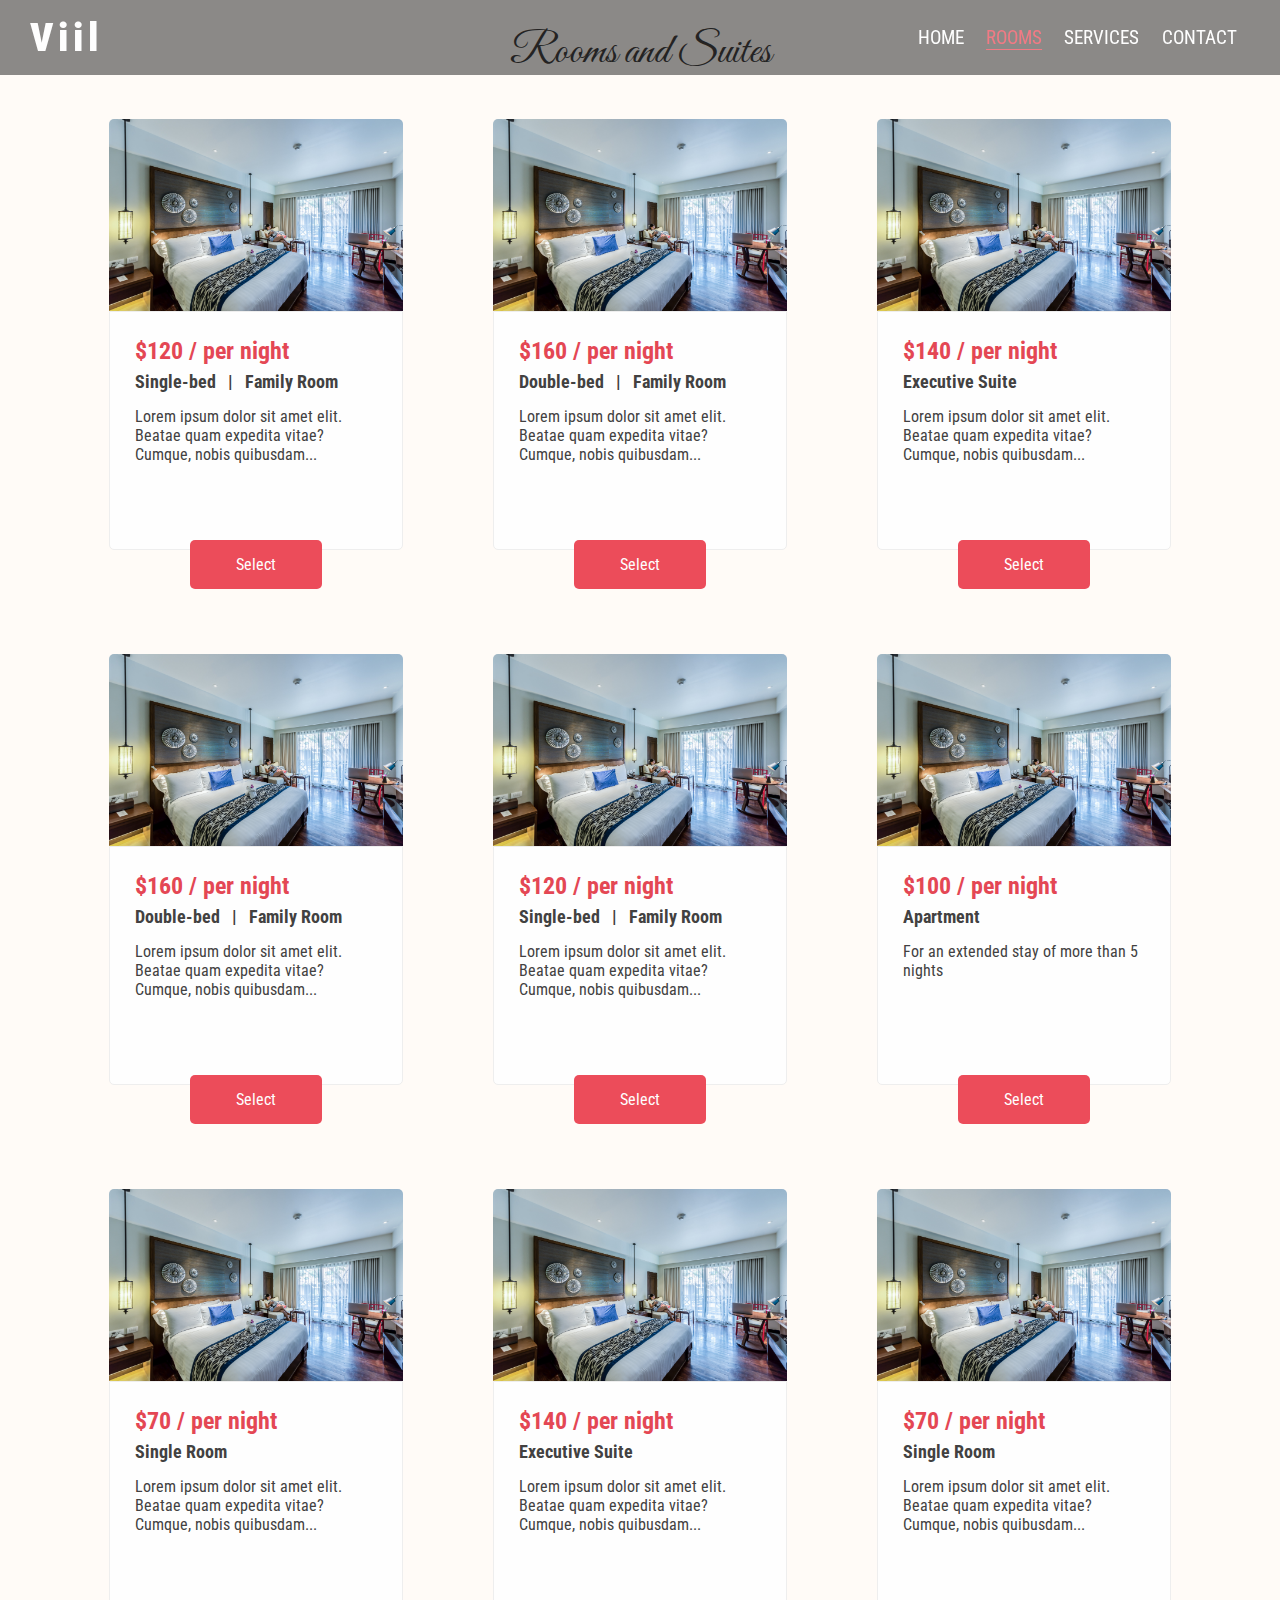
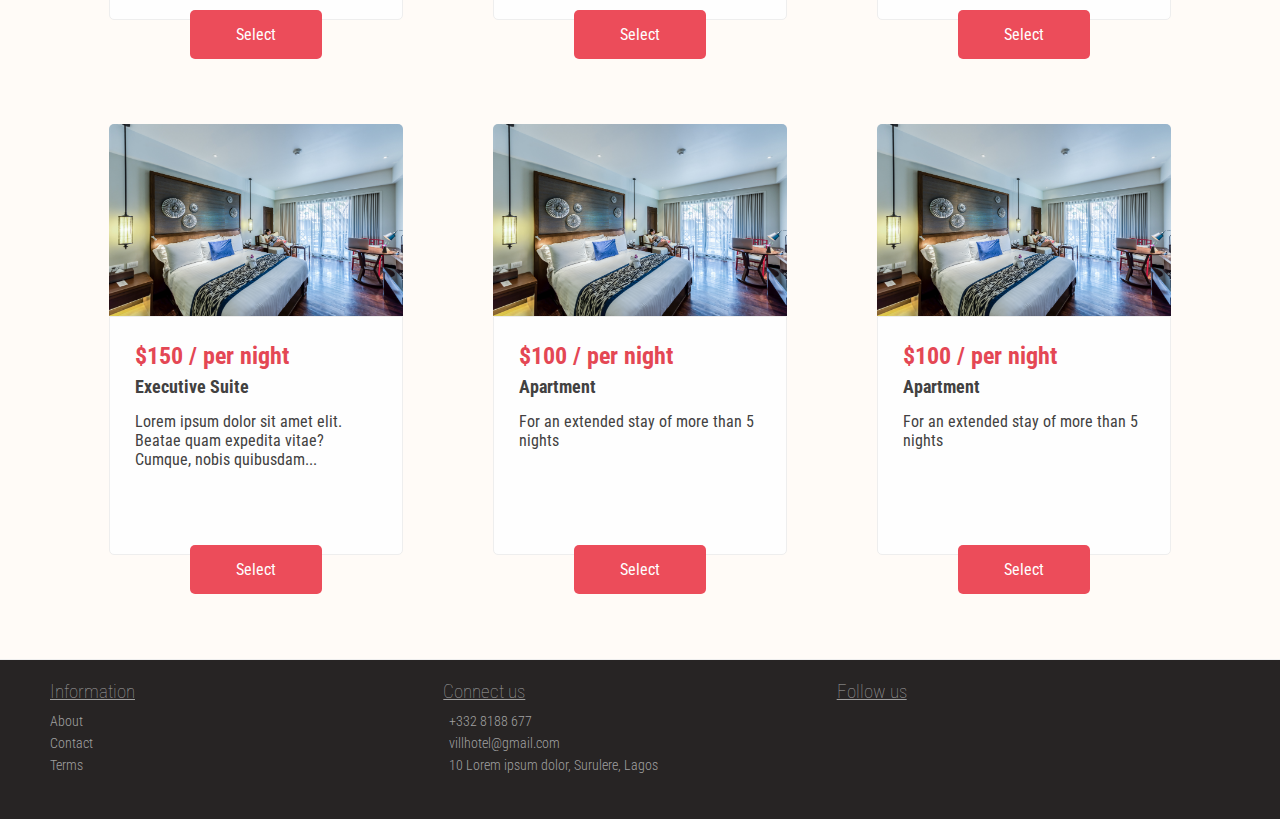
==== rooms.html @ dbfa1841 "room updates" ====
<!DOCTYPE html>
<html lang="en">
<head>
  <meta charset="UTF-8">
  <meta name="viewport" content="width=device-width, initial-scale=1.0">

  <!--font awesome-->
  <link rel="stylesheet" href="https://cdnjs.cloudflare.com/ajax/libs/font-awesome/5.15.2/css/all.min.css" integrity="sha512-HK5fgLBL+xu6dm/Ii3z4xhlSUyZgTT9tuc/hSrtw6uzJOvgRr2a9jyxxT1ely+B+xFAmJKVSTbpM/CuL7qxO8w==" crossorigin="anonymous" />

  <!--custom stylesheet-->
  <link rel="stylesheet" href="./css/main.css">
  <link rel="stylesheet" href="./css/rooms.css">
  <title>Vill | Rooms-page</title>
</head>

<body>
  <!--header-->
  <header class="header">
    <div>
      <h3 class="logo">Viil</h3>
    </div>
    <nav>
      <input type="checkbox" id="toggler" class="toggler">
      <label for="toggler" class="toggle-btn">
        <span><i class="fas fa-bars"></i></span>
      </label>
      <ul>
        <li><a href="./index.html">Home</a></li>
        <li><a href="./rooms.html" class="current">Rooms</a></li>
        <li><a href="./index.html#services">services</a></li>
        <li><a href="./index.html#contact">Contact</a></li>
      </ul>
    </nav>
  </header>

  <!--rooms-->
  <section id="rooms">
    <h2>Rooms and Suites</h2>

    <div class="wrapper">
      <div class="room-contents">
        <div class="room-img"></div>      
        <div class="room-card">
          <h3>$120 / per night</h3>
          <h4>Single-bed &nbsp;&nbsp;|&nbsp;&nbsp; Family Room</h4>
          <p>Lorem ipsum dolor sit amet elit. Beatae quam expedita vitae? Cumque, nobis quibusdam...</p>
  
          <ul class="utility">
            <li><i class="fas fa-mug-hot"></i></li>
            <li><i class="fas fa-wifi"></i></li>
            <li><i class="fas fa-spa"></i></li>
            <li><i class="fas fa-dumbbell"></i></li>
          </ul>
        </div>

        <a href="#" class="room-btn">Select</a>
      </div>
  
      <div class="room-contents">
        <div class="room-img"></div>      
        <div class="room-card">
          <h3>$160 / per night</h3>
          <h4>Double-bed &nbsp;&nbsp;|&nbsp;&nbsp; Family Room</h4>
          <p>Lorem ipsum dolor sit amet elit. Beatae quam expedita vitae? Cumque, nobis quibusdam...</p>
  
          <ul class="utility">
            <li><i class="fas fa-mug-hot"></i></li>
            <li><i class="fas fa-wifi"></i></li>
            <li><i class="fas fa-spa"></i></li>
            <li><i class="fas fa-dumbbell"></i></li>
          </ul>
        </div>
        <a href="#" class="room-btn">Select</a>
      </div>

      <div class="room-contents">
        <div class="room-img"></div>      
        <div class="room-card">
          <h3>$140 / per night</h3>
          <h4>Executive Suite</h4>
          <p>Lorem ipsum dolor sit amet elit. Beatae quam expedita vitae? Cumque, nobis quibusdam...</p>
  
          <ul class="utility">
            <li><i class="fas fa-mug-hot"></i></li>
            <li><i class="fas fa-wifi"></i></li>
            <li><i class="fas fa-spa"></i></li>
            <li><i class="fas fa-dumbbell"></i></li>
          </ul>
        </div>

        <a href="#" class="room-btn">Select</a>
      </div>
  
      <div class="room-contents">
        <div class="room-img"></div>      
        <div class="room-card">
          <h3>$160 / per night</h3>
          <h4>Double-bed &nbsp;&nbsp;|&nbsp;&nbsp; Family Room</h4>
          <p>Lorem ipsum dolor sit amet elit. Beatae quam expedita vitae? Cumque, nobis quibusdam...</p>
  
          <ul class="utility">
            <li><i class="fas fa-mug-hot"></i></li>
            <li><i class="fas fa-wifi"></i></li>
            <li><i class="fas fa-spa"></i></li>
            <li><i class="fas fa-dumbbell"></i></li>
          </ul>
        </div>

        <a href="#" class="room-btn">Select</a>
      </div>
  
      <div class="room-contents">
        <div class="room-img"></div>      
        <div class="room-card">
          <h3>$120 / per night</h3>
          <h4>Single-bed &nbsp;&nbsp;|&nbsp;&nbsp; Family Room</h4>
          <p>Lorem ipsum dolor sit amet elit. Beatae quam expedita vitae? Cumque, nobis quibusdam...</p>
  
          <ul class="utility">
            <li><i class="fas fa-mug-hot"></i></li>
            <li><i class="fas fa-wifi"></i></li>
            <li><i class="fas fa-spa"></i></li>
            <li><i class="fas fa-dumbbell"></i></li>
          </ul>
        </div>

        <a href="#" class="room-btn">Select</a>
      </div>

      <div class="room-contents">
        <div class="room-img"></div>      
        <div class="room-card">
          <h3>$100 / per night</h3>
          <h4>Apartment</h4>
          <p>For an extended stay of more than 5 nights</p>
  
          <ul class="utility">
            <li><i class="fas fa-mug-hot"></i></li>
            <li><i class="fas fa-wifi"></i></li>
            <li><i class="fas fa-spa"></i></li>
            <li><i class="fas fa-dumbbell"></i></li>
          </ul>
        </div>

        <a href="#" class="room-btn">Select</a>
      </div>
  
      <div class="room-contents">
        <div class="room-img"></div>      
        <div class="room-card">
          <h3>$70 / per night</h3>
          <h4>Single Room</h4>
          <p>Lorem ipsum dolor sit amet elit. Beatae quam expedita vitae? Cumque, nobis quibusdam...</p>
  
          <ul class="utility">
            <li><i class="fas fa-mug-hot"></i></li>
            <li><i class="fas fa-wifi"></i></li>
            <li><i class="fas fa-spa"></i></li>
            <li><i class="fas fa-dumbbell"></i></li>
          </ul>
        </div>

        <a href="#" class="room-btn">Select</a>
      </div>
  
      <div class="room-contents">
        <div class="room-img"></div>      
        <div class="room-card">
          <h3>$140 / per night</h3>
          <h4>Executive Suite</h4>
          <p>Lorem ipsum dolor sit amet elit. Beatae quam expedita vitae? Cumque, nobis quibusdam...</p>
  
          <ul class="utility">
            <li><i class="fas fa-mug-hot"></i></li>
            <li><i class="fas fa-wifi"></i></li>
            <li><i class="fas fa-spa"></i></li>
            <li><i class="fas fa-dumbbell"></i></li>
          </ul>
        </div>

        <a href="#" class="room-btn">Select</a>
      </div>
  
      <div class="room-contents">
        <div class="room-img"></div>      
        <div class="room-card">
          <h3>$70 / per night</h3>
          <h4>Single Room</h4>
          <p>Lorem ipsum dolor sit amet elit. Beatae quam expedita vitae? Cumque, nobis quibusdam...</p>
  
          <ul class="utility">
            <li><i class="fas fa-mug-hot"></i></li>
            <li><i class="fas fa-wifi"></i></li>
            <li><i class="fas fa-spa"></i></li>
            <li><i class="fas fa-dumbbell"></i></li>
          </ul>
        </div>

        <a href="#" class="room-btn">Select</a>
      </div>
  
      <div class="room-contents">
        <div class="room-img"></div>      
        <div class="room-card">
          <h3>$150 / per night</h3>
          <h4>Executive Suite</h4>
          <p>Lorem ipsum dolor sit amet elit. Beatae quam expedita vitae? Cumque, nobis quibusdam...</p>
  
          <ul class="utility">
            <li><i class="fas fa-mug-hot"></i></li>
            <li><i class="fas fa-wifi"></i></li>
            <li><i class="fas fa-spa"></i></li>
            <li><i class="fas fa-dumbbell"></i></li>
          </ul>
        </div>

        <a href="#" class="room-btn">Select</a>
      </div>
  
      <div class="room-contents">
        <div class="room-img"></div>      
        <div class="room-card">
          <h3>$100 / per night</h3>
          <h4>Apartment</h4>
          <p>For an extended stay of more than 5 nights</p>
  
          <ul class="utility">
            <li><i class="fas fa-mug-hot"></i></li>
            <li><i class="fas fa-wifi"></i></li>
            <li><i class="fas fa-spa"></i></li>
            <li><i class="fas fa-dumbbell"></i></li>
          </ul>
        </div>

        <a href="#" class="room-btn">Select</a>
      </div>
  
      <div class="room-contents">
        <div class="room-img"></div>      
        <div class="room-card">
          <h3>$100 / per night</h3>
          <h4>Apartment</h4>
          <p>For an extended stay of more than 5 nights</p>
  
          <ul class="utility">
            <li><i class="fas fa-mug-hot"></i></li>
            <li><i class="fas fa-wifi"></i></li>
            <li><i class="fas fa-spa"></i></li>
            <li><i class="fas fa-dumbbell"></i></li>
          </ul>
        </div>

        <a href="#" class="room-btn">Select</a>
      </div>
    </div>
    
  </section>


  <!--footer-->
  <footer>
    <div class="container">
      <div class="info">
        <h3>Information</h3>
        <ul>
          <li>About</li>
          <li>Contact</li>
          <li>Terms</li>
        </ul>
      </div>
  
      <div class="connect">
        <h3>Connect us</h3>
        <ul>
          <li>
            <i class="fas fa-phone-alt"></i>
            &nbsp; +332 8188 677</li>
          <li>
            <i class="fas fa-envelope"></i>
            &nbsp; villhotel@gmail.com
          </li>
          <li>
            <i class="fas fa-map-marker-alt"></i>
            &nbsp; 10 Lorem ipsum dolor, Surulere, Lagos
          </li>
        </ul>
      </div>
  
      <div class="socials">
        <h3>Follow us</h3>
        <ul>
          <li>
            <a href="http://www.instagram.com" target="_blank">
              <i class="fab fa-instagram fa-2x"></i>
            </a>
          </li>

          <li>
            <a href="http://www.facebook.com" target="_blank">
              <i class="fab fa-facebook-f fa-2x"></i>
            </a>
          </li>

          <li>
            <a href="http://www.twitter.com" target="_blank">
              <i class="fab fa-twitter fa-2x"></i>
            </a>
          </li>
        </ul>
      </div>
    </div>
    
  </footer>
</body>
</html>
---- css/main.css ----
@import url('https://fonts.googleapis.com/css2?family=Great+Vibes&family=Roboto+Condensed&display=swap');

* {
  margin: 0;
  padding: 0;
  box-sizing: border-box;
  text-decoration: none;
  list-style-type: none;
}

:root {
  --rbc: 'Roboto Condensed', sans-serif;
  --grtv: 'Great Vibes', cursive;
  --btn-color: #ec4c5a;
  --btn-hover: #ee3040;
}

body {
  font-family: var(--rbc);
  min-height: 100vh;
  color: #424141;
}

/*--header--*/
header {
  width: 100%;
  height: 75px;
  background-color: rgba(0,0,0,.5);
  position: fixed;
}

header div h3{
  color: #fefefe;
  font-family: var(--rbc);
  font-size: 2.5rem;
  font-weight: 900;
  letter-spacing: 5px;
  line-height: 75px;
  padding-left: 30px;
}

#toggler {
  display: none;
}

#toggler:checked ~ ul {
  left: 0;
}

header nav .toggle-btn {
  position: absolute;
  top: 0;
  right: 0;
  line-height: 75px;
  font-size: 1.456rem;
  margin-right: 20px;
  color: #fefefe;
  cursor: pointer;
}

header nav ul{
  background-color: rgba(0,0,0,0.95);
  width: 95%;
  height: 100vh;
  display: flex;
  flex-direction: column;
  justify-content: flex-start;
  position: absolute;
  left: -100%;
  top: 75px;
  padding-top: 4rem;
  line-height: 55px;
  font-family: var(--rbc);
  transition: all .4s ease;
}

header nav ul li {
  border-bottom: 1px solid #eeeeee;
}

header nav ul li a {
  display: block;
  padding-left: 3rem;
  font-size: 1.2rem;
  color: #fefefe;
  text-transform: uppercase;
}

header nav ul li a:hover, header nav ul li a.current {
  color: #f17a84;
}

section {
  min-height: 100vh;
  width: 100%;
}

/*--showcase--*/
section#showcase {
  background: url(../images/showcase.jpg) no-repeat center center/cover;
}

#showcase .showcase-overlay {
  width: 100%;
  height: 100vh;
  background: rgba(0,0,0,.456);
  display: flex;
  flex-direction: column;
  justify-content: center;
  align-items: center;
  text-align: center;
  color: #fefefe;
}

#showcase .showcase-overlay h2 {
  margin-bottom: 8px;
  font-size: 30px;
}

#showcase .showcase-overlay .btn {
  display: inline-block;
  margin-top: 20px;
  padding: 15px 35px;
  font-size: 1.5rem;
  background: rgba(0,0,0,0.8);
  color: #fefefe;
  border: 1px solid #eeeeee;
  border-radius: 0 15px 15px 15px;
}

#showcase .showcase-overlay .btn:hover {
  background: rgba(175, 60, 60, 0.8);
}

/*--About--*/
section#about {
  display: flex;
  flex-direction: column;
  justify-content: center;
  align-items: center;
  background-color: rgb(255, 251, 247);
  border-bottom: 1px solid #eeeeee;
}

#about h2 {
  font-family: var(--grtv);
  font-size: 2.7rem;
  font-weight: 550;
  margin-bottom: 45px;
}

#about .about-img {
  display: none;
}

#about .about-text {
  text-align: center;
  padding: 0 35px;
}

#about .about-text h3 {
  margin-bottom: 8px;
  font-size: 18px;
}

#about .about-text .about-btn {
  display: inline-block;
  margin-top: 20px;
  padding: 15px 30px;
  background: var(--btn-color);
  color: #fefefe;
}

#about .about-text .about-btn:hover {
  background: var(--btn-hover);
}

/*--rooms--*/
section#rooms {
  display: flex;
  flex-direction: column;
  justify-content: center;
  align-items: center;
  background-color: rgb(255, 251, 247);
  border-bottom: 1px solid #eeeeee;
}

#rooms h2 {
  font-family: var(--grtv);
  font-size: 2.7rem;
  font-weight: 550;
  margin: 25px 0 32px;
}

#rooms .room-contents {
  display: flex;
  flex-direction: column;
  height: 400px;
  width: 70%;
}

#rooms .room-contents .room-img {
  height: 45%;
  background: url(../images/room.jpg) no-repeat center center/cover;
  border-radius: 5px 5px 0 0;
}

#rooms .room-contents .room-card {
  height: 55%;
  padding: 15px 25px;
  border: 1px solid #eeeeee;
  border-radius: 0 0 5px 5px;
}

.room-contents .room-card h3 {
  margin: 10px 0 7px;
  font-size: 1.5rem;
  color: #e44754;
}

.room-contents .room-card h4 {
  margin-bottom: 15px;
  font-size: 1.1rem;
}

.room-contents .room-card p {
  margin-bottom: 27px;
}

.room-contents .room-card ul {
  display: flex;
  flex-direction: row;
  color: #a0a0a0;

}

.room-card ul li {
  padding: 0 25px;
  border-right: 1px solid #a0a0a0;
}

.room-card ul li:first-child {
  padding-left: 0;
}

.room-card ul li:last-child {
  border-right: none;
}

#rooms .room-btn {
  display: inline-block;
  background: var(--btn-color);
  color: #fefefe;
  padding: 15px 25px;
  margin-top: -10px;
  border-radius: 5px;
}

#rooms .room-btn:hover {
  background: var(--btn-hover);
}

/*--services--*/
section#services {
  background-color: rgb(255, 251, 247);
  padding: 30px;
  border-bottom: 1px solid #eeeeee;
}

#services h2 {
  font-family: var(--grtv);
  font-size: 2.7rem;
  font-weight: 550;
  margin: 25px 0 10px;
  text-align: center;
}

#services .text {
  font-size: 1rem;
  margin-bottom: 10px;
  text-align: center;
}

#services .services-grid {
  display: flex;
  flex-direction: column;
  justify-content: center;
  align-items: center;
}

#services .services-grid .grid {
  width: 300px;
  height: 200px;
  margin: 10px auto;
  color: #fefefe;
}

#services .services-grid .box-1 {
  background: url(../images/services/restaurant.jpg) no-repeat center center/cover;
}

#services .services-grid .box-2 {
  background: url(../images/services/spa.jpg) no-repeat center center/cover;
}

#services .services-grid .box-3 {
  background: url(../images/services/gym.jpg) no-repeat center center/cover;
}

#services .services-grid .box-4 {
  background: url(../images/services/relaxation.jpg) no-repeat center center/cover;
}

.services-grid .grid .box {
  width: 100%;
  height: 50px;
  background: rgba(0,0,0,.7);
  padding: 5px 10px;
}

/*--contact--*/
section#contact {
  display: flex;
  flex-direction: column;
  justify-content: center;
  align-items: center;
  background-color: rgb(255, 251, 247);
  border-bottom: 1px solid #eeeeee;
}

#contact h2 {
  font-family: var(--grtv);
  font-size: 2.7rem;
  font-weight: 550;
  margin: 25px 0 32px;
}

#contact .contact-body {
  height: 450px;
  width: 70%;
  align-items: center;
}

.contact-body form {
  width: 100%;
  padding: 20px 30px;
  border: 1px solid #8d8787;
  border-radius: 0 15px 0 15px;
}

.contact-body form label,
.contact-body form input,
.contact-body form textarea {
  display: block;
}

.contact-body form label {
  font-family: var(--rbc);
  font-size: 1rem;
  margin-bottom: 5px;
}

.contact-body form input {
  margin-bottom: 13px;
  width: 100%;
  height: 40px;
  padding: 2px 10px;
  border: 1px solid #eeeeee;
}

.contact-body form textarea {
  resize: none;
  font-size: 1rem;
  margin-bottom: 13px;
  width: 100%;
  height: 170px;
  padding: 5px 10px;
  border: 1px solid #eeeeee;
}

.contact-body form .submit {
  font-family: var(--rbc);
  font-size: 1.3rem;
  background-color: var(--btn-color);
  border: none;
  color: #fefefe;
}

.contact-body form .submit:hover {
  background-color: var(--btn-hover);
  cursor: pointer;
}

.contact-body form input:focus,
.contact-body form textarea:focus{
  outline: none;
}

/*--footer--*/
footer {
  width: 100%;
  margin: 0 auto;
  background: #272424;
  color: #a1a1a1;
  padding: 20px 50px;
}

footer .container {
  display: grid;
  grid-template-columns: 1fr;
}

footer .container div {
  margin-right: 65px;
  margin-bottom: 20px;
}

footer .container h3 {
  font-size: 1.2rem;
  font-weight: 100;
  margin-bottom: 10px;
  text-decoration: underline;
}

footer .container ul li {
  font-size: .9rem;
  font-weight: 300;
  margin-bottom: 5px;
}

footer .container ul li a i{
  color:  #a1a1a1;
  padding: 0 0 3px;
}


/*--responsive media query--*/
@media screen and (min-width: 768px) {
  /*--header--*/
  header {
    background: rgba(0,0,0,.456);
  }

  header div {
    z-index: 100;
  }

  header nav .toggle-btn {
    display: none;
  }

  header nav ul{
    background-color: rgba(0,0,0,0);
    width: 100%;
    height: 75px;
    line-height: 75px;
    flex-direction: row;
    justify-content: flex-end;
    align-items: center;
    left: 0;
    top: 0;
    padding: 0 2rem 0 1rem;
  }

  header nav ul li {
    border: none;
  }
  
  header nav ul li a {
    display: inline-block;
    padding: 0.7rem;
  }

  header nav ul li a:hover,
  header nav ul li a.current {
    text-decoration: underline;
    text-underline-position: under;
  }

  /*--about--*/
  section#about {
    display: block;
    padding-top: 75px;
    text-align: center;
  }

  #about .about-contents {
    display: grid;
    grid-template-columns: 1fr 1fr;
    padding: 25px 20px 25px 40px;
    height: fit-content;
  }
  
  #about .about-img {
    display: block;
    background: url(../images/about-img.jpg) no-repeat center center/cover;
    height: 250px;
    border-radius: 3px;
  }

  /*--rooms--*/
  #rooms .room-contents {
    display: grid;
    grid-template-columns: repeat(7, 1fr);
    grid-template-rows: repeat(5, 1fr);
    width: 100%;
    padding: 0 45px;
  }

  #rooms .room-contents .room-img {
    height: 100%;
    border-radius: 3px;
    grid-column: 3 / span 5;
    grid-row: 1 / span 5;
  }

  #rooms .room-contents .room-card {
    height: fit-content;
    border-radius: 5px;
    background: #fefefe;
    grid-column: 1 / span 3;
    grid-row: 2 / span 3;
  }

  #rooms .room-btn {
    margin: 9px 0 25px;
  }

  /*--services--*/
  section#services {
    padding: 30px 40px;
  }

  #services h2 {
    margin: 30px 0 15px;
  }

  #services .services-grid {
    display: grid;
    grid-template-columns: repeat(2, 1fr);
    grid-gap: 20px;
    margin: 130px auto;
    width: 80%;
  }

  #services .services-grid .grid {
    margin: 0;
  }

  /*--contact--*/
  #contact .contact-body {
    background: url(../images/contact-bcg.jpg) no-repeat center center/cover;
    display: flex;
    justify-content: center;
    align-items: center;
    height: 480px;
    width: 70%;
  }

  .contact-body form {
    background-color: rgba(255, 251, 247, 0.9);
    height: 95%;
    width: 60%;
    padding: 20px 30px;
    border: 1px solid #bdb9b9;
    border-radius: 0 18px 0 18px;
  }

  .contact-body form .submit {
    width: 40%;
    margin: 0 auto;
  }

  /*--footer--*/
  footer .container {
    display: grid;
    grid-template-columns: repeat(3, 1fr);
  }
}

  


@media screen and (min-width: 1024px) {
  #services .services-grid .grid {
    width: 500px;
    height: 300px;
  }
}
---- css/rooms.css ----
@import url('https://fonts.googleapis.com/css2?family=Great+Vibes&family=Roboto+Condensed&display=swap');

section#rooms {
  background-color: rgb(255, 251, 247);
}

#rooms h2 {
  font-family: var(--grtv);
  font-size: 2.7rem;
  font-weight: 550;
  margin: 25px 0 40px;
  text-align: center;
}

#rooms .wrapper {
  display: grid;
  grid-template-columns: repeat(auto-fit, minmax(350px, 1fr));
  grid-template-rows: auto;
  width: 70vw;
}

#rooms .room-contents {
  display: flex;
  margin: auto auto 35px;
  flex-direction: column;
  height: 500px;
  width: 100%;
  border: 1px solid #eeeeee;
  border-radius: 0 0 5px 5px;
}

#rooms .room-contents .room-img {
  height: 45%;
  background: url(../images/room.jpg) no-repeat center center/cover;
  border-radius: 5px 5px 0 0;
}

#rooms .room-contents .room-card {
  height: 55%;
  padding: 15px 25px;
  border: none;
}

.room-contents .room-card h3 {
  margin: 10px 0 7px;
  font-size: 1.5rem;
  color: #e44754;
}

.room-contents .room-card h4 {
  margin-bottom: 15px;
  font-size: 1.1rem;
}

.room-contents .room-card p {
  margin-bottom: 27px;
}

.room-contents .room-card ul {
  display: flex;
  flex-direction: row;
  color: #a0a0a0;

}

.room-card ul li {
  padding: 0 25px;
  border-right: 1px solid #a0a0a0;
}

.room-card ul li:first-child {
  padding-left: 0;
}

.room-card ul li:last-child {
  border-right: none;
}

#rooms .room-btn {
  display: block;
  background: var(--btn-color);
  width: 45%;
  align-self: center;
  text-align: center;
  color: #fefefe;
  padding: 15px 25px;
  margin-top: -10px;
  margin-bottom: 30px;
  border-radius: 5px;
  
}

#rooms .room-btn:hover {
  background: var(--btn-hover);
}



/*--responsice media query--*/
@media screen and (min-width: 768px) {
  #rooms .wrapper {
    width: 90vw;
  }

  #rooms .wrapper .room-contents {
    width: 100%;
    border: none;
  }

  #rooms .room-contents .room-card {
    height: 55%;
    padding: 15px 25px;
    border: 1px solid #eeeeee;
    border-radius: 0 0 5px 5px;
  }
}
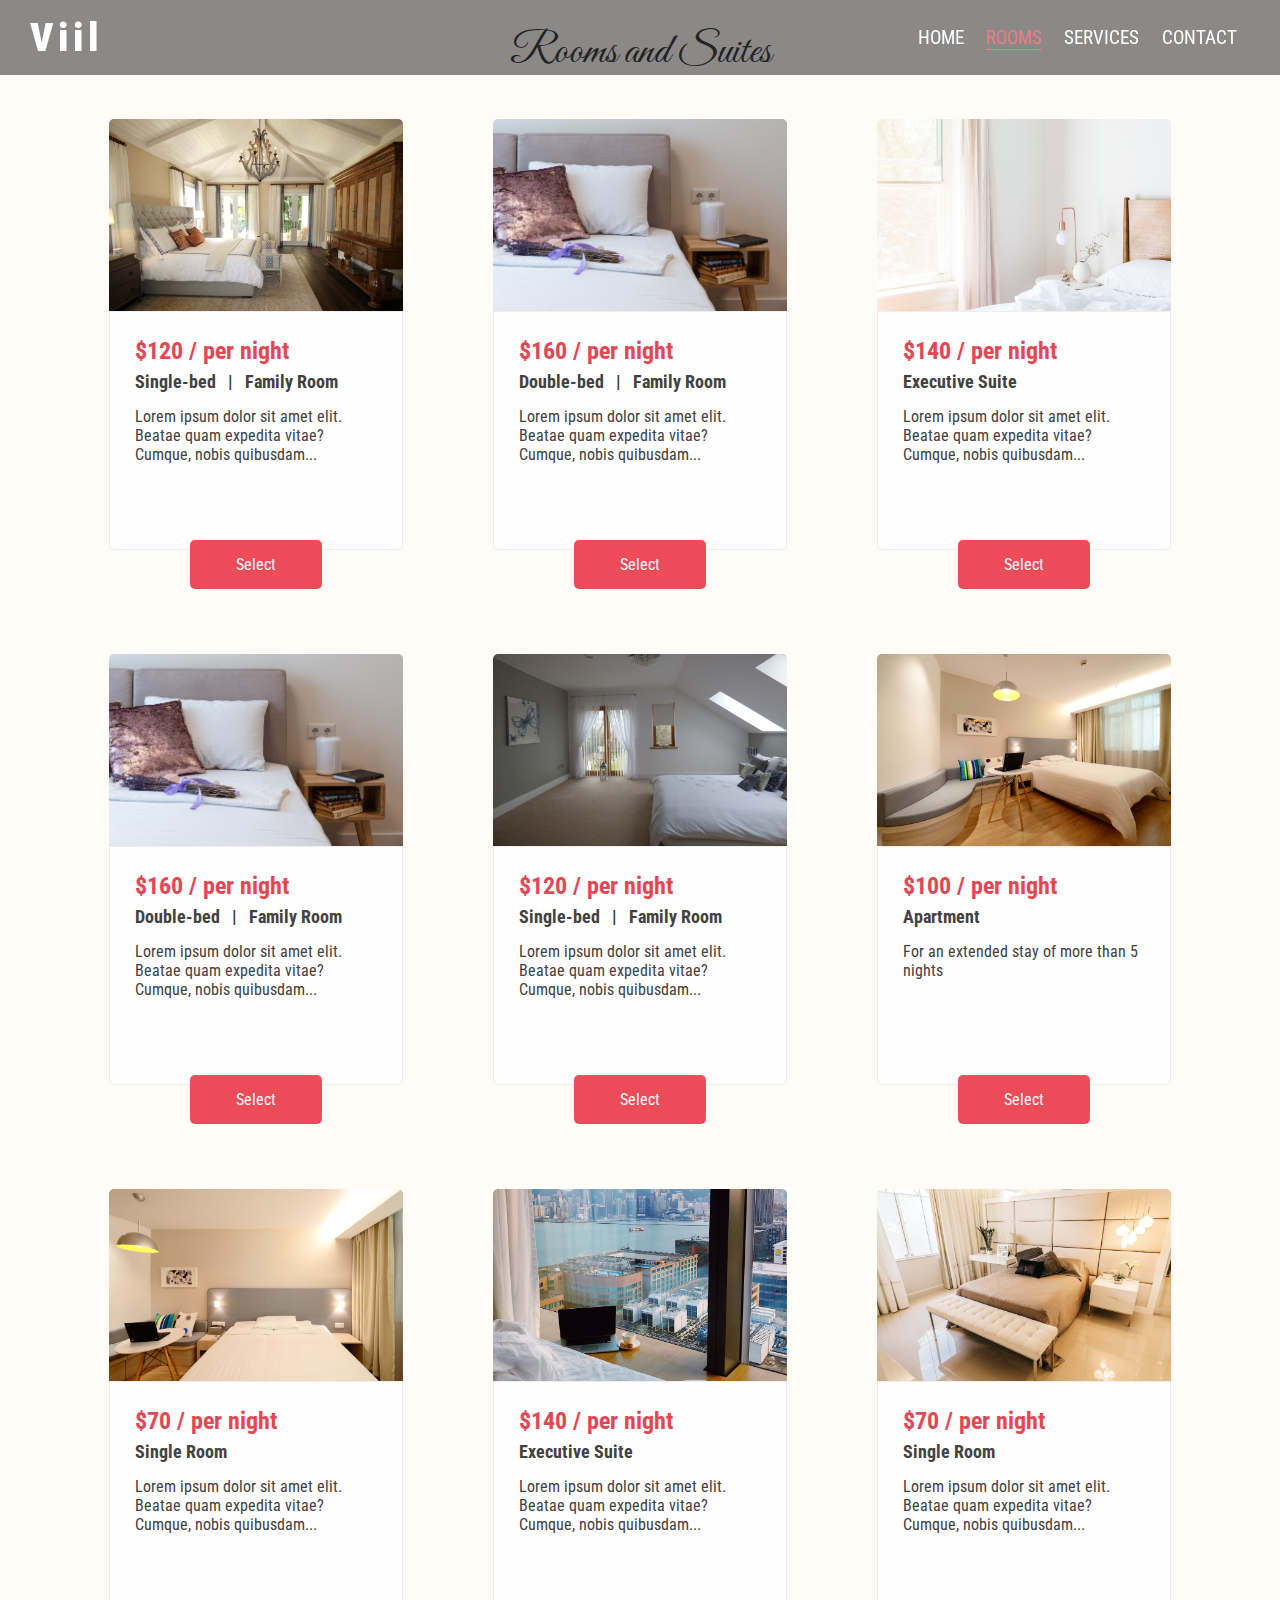
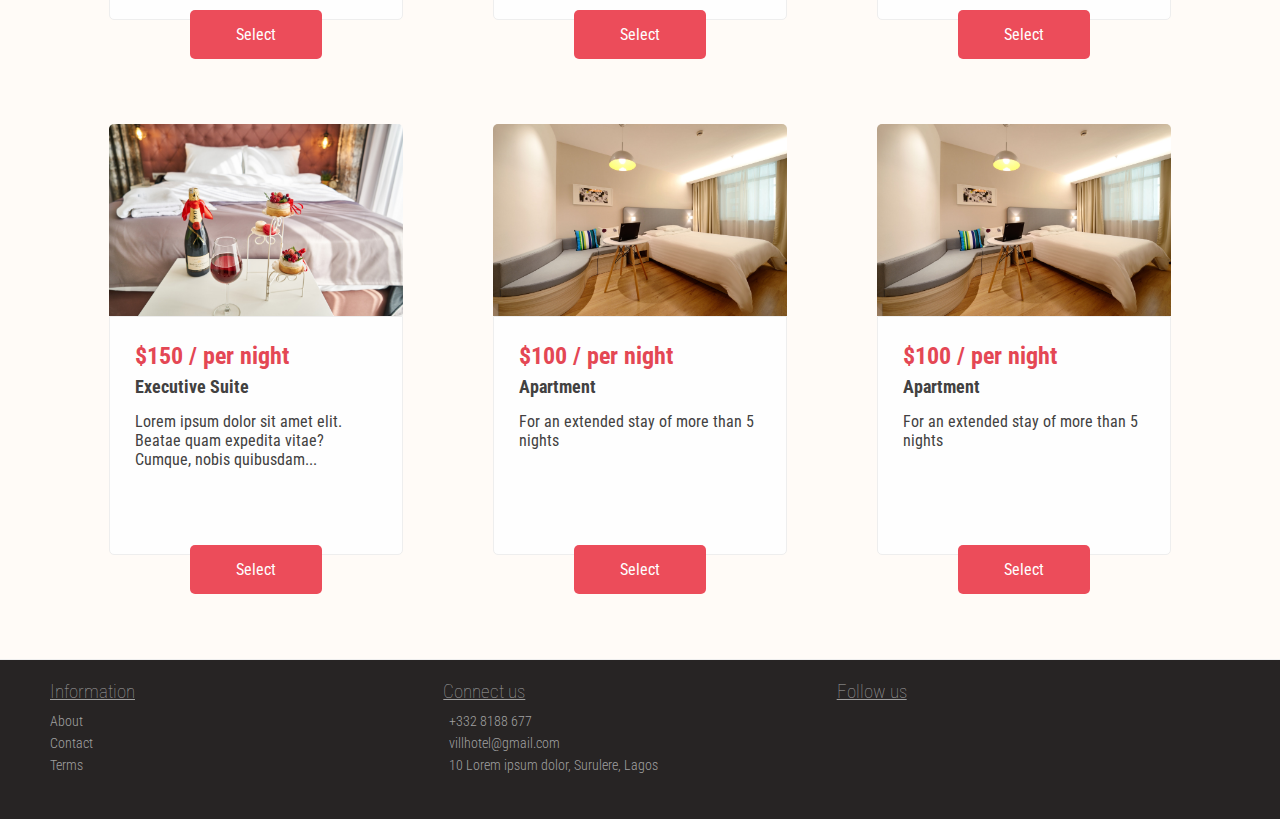
==== commit 56fc7109: "rooms update" ====
--- a/rooms.html
+++ b/rooms.html
@@ -39,7 +39,7 @@
 
     <div class="wrapper">
       <div class="room-contents">
-        <div class="room-img"></div>      
+        <div class="room-img room1"></div>      
         <div class="room-card">
           <h3>$120 / per night</h3>
           <h4>Single-bed &nbsp;&nbsp;|&nbsp;&nbsp; Family Room</h4>
@@ -57,7 +57,7 @@
       </div>
   
       <div class="room-contents">
-        <div class="room-img"></div>      
+        <div class="room-img room2"></div>      
         <div class="room-card">
           <h3>$160 / per night</h3>
           <h4>Double-bed &nbsp;&nbsp;|&nbsp;&nbsp; Family Room</h4>
@@ -74,7 +74,7 @@
       </div>
 
       <div class="room-contents">
-        <div class="room-img"></div>      
+        <div class="room-img room3"></div>      
         <div class="room-card">
           <h3>$140 / per night</h3>
           <h4>Executive Suite</h4>
@@ -92,7 +92,7 @@
       </div>
   
       <div class="room-contents">
-        <div class="room-img"></div>      
+        <div class="room-img room4"></div>      
         <div class="room-card">
           <h3>$160 / per night</h3>
           <h4>Double-bed &nbsp;&nbsp;|&nbsp;&nbsp; Family Room</h4>
@@ -110,7 +110,7 @@
       </div>
   
       <div class="room-contents">
-        <div class="room-img"></div>      
+        <div class="room-img room5"></div>      
         <div class="room-card">
           <h3>$120 / per night</h3>
           <h4>Single-bed &nbsp;&nbsp;|&nbsp;&nbsp; Family Room</h4>
@@ -128,7 +128,7 @@
       </div>
 
       <div class="room-contents">
-        <div class="room-img"></div>      
+        <div class="room-img room6"></div>      
         <div class="room-card">
           <h3>$100 / per night</h3>
           <h4>Apartment</h4>
@@ -146,7 +146,7 @@
       </div>
   
       <div class="room-contents">
-        <div class="room-img"></div>      
+        <div class="room-img room7"></div>      
         <div class="room-card">
           <h3>$70 / per night</h3>
           <h4>Single Room</h4>
@@ -164,7 +164,7 @@
       </div>
   
       <div class="room-contents">
-        <div class="room-img"></div>      
+        <div class="room-img room8"></div>      
         <div class="room-card">
           <h3>$140 / per night</h3>
           <h4>Executive Suite</h4>
@@ -182,7 +182,7 @@
       </div>
   
       <div class="room-contents">
-        <div class="room-img"></div>      
+        <div class="room-img room9"></div>      
         <div class="room-card">
           <h3>$70 / per night</h3>
           <h4>Single Room</h4>
@@ -200,7 +200,7 @@
       </div>
   
       <div class="room-contents">
-        <div class="room-img"></div>      
+        <div class="room-img room10"></div>      
         <div class="room-card">
           <h3>$150 / per night</h3>
           <h4>Executive Suite</h4>
@@ -218,7 +218,7 @@
       </div>
   
       <div class="room-contents">
-        <div class="room-img"></div>      
+        <div class="room-img room11"></div>      
         <div class="room-card">
           <h3>$100 / per night</h3>
           <h4>Apartment</h4>
@@ -236,7 +236,7 @@
       </div>
   
       <div class="room-contents">
-        <div class="room-img"></div>      
+        <div class="room-img room12"></div>      
         <div class="room-card">
           <h3>$100 / per night</h3>
           <h4>Apartment</h4>
--- a/css/rooms.css
+++ b/css/rooms.css
@@ -33,6 +33,54 @@
   height: 45%;
   background: url(../images/room.jpg) no-repeat center center/cover;
   border-radius: 5px 5px 0 0;
+}
+
+#rooms .room-contents .room1{
+  background: url(../images/rooms/single-family1.jpg) no-repeat center center/cover;
+}
+
+#rooms .room-contents .room2{
+  background: url(../images/rooms/double-family-1.jpg) no-repeat center center/cover;
+}
+
+#rooms .room-contents .room3{
+  background: url(../images/rooms/executive1.jpg) no-repeat center center/cover;
+}
+
+#rooms .room-contents .room4{
+  background: url(../images/rooms/double-family-1.jpg) no-repeat center center/cover;
+}
+
+#rooms .room-contents .room5{
+  background: url(../images/rooms/single-family2.jpg) no-repeat center center/cover;
+}
+
+#rooms .room-contents .room6{
+  background: url(../images/rooms/single2.jpg) no-repeat center center/cover;
+}
+
+#rooms .room-contents .room7{
+  background: url(../images/rooms/single1.jpg) no-repeat center center/cover;
+}
+
+#rooms .room-contents .room8{
+  background: url(../images/rooms/executive2.jpg) no-repeat center center/cover;
+}
+
+#rooms .room-contents .room9{
+  background: url(../images/rooms/apartment.jpg) no-repeat center center/cover;
+}
+
+#rooms .room-contents .room10{
+  background: url(../images/rooms/executive3.jpg) no-repeat center center/cover;
+}
+
+#rooms .room-contents .room11{
+  background: url(../images/rooms/single2.jpg) no-repeat center center/cover;
+}
+
+#rooms .room-contents .room12{
+  background: url(../images/rooms/single2.jpg) no-repeat center center/cover;
 }
 
 #rooms .room-contents .room-card {
@@ -108,8 +156,6 @@
   }
 
   #rooms .room-contents .room-card {
-    height: 55%;
-    padding: 15px 25px;
     border: 1px solid #eeeeee;
     border-radius: 0 0 5px 5px;
   }
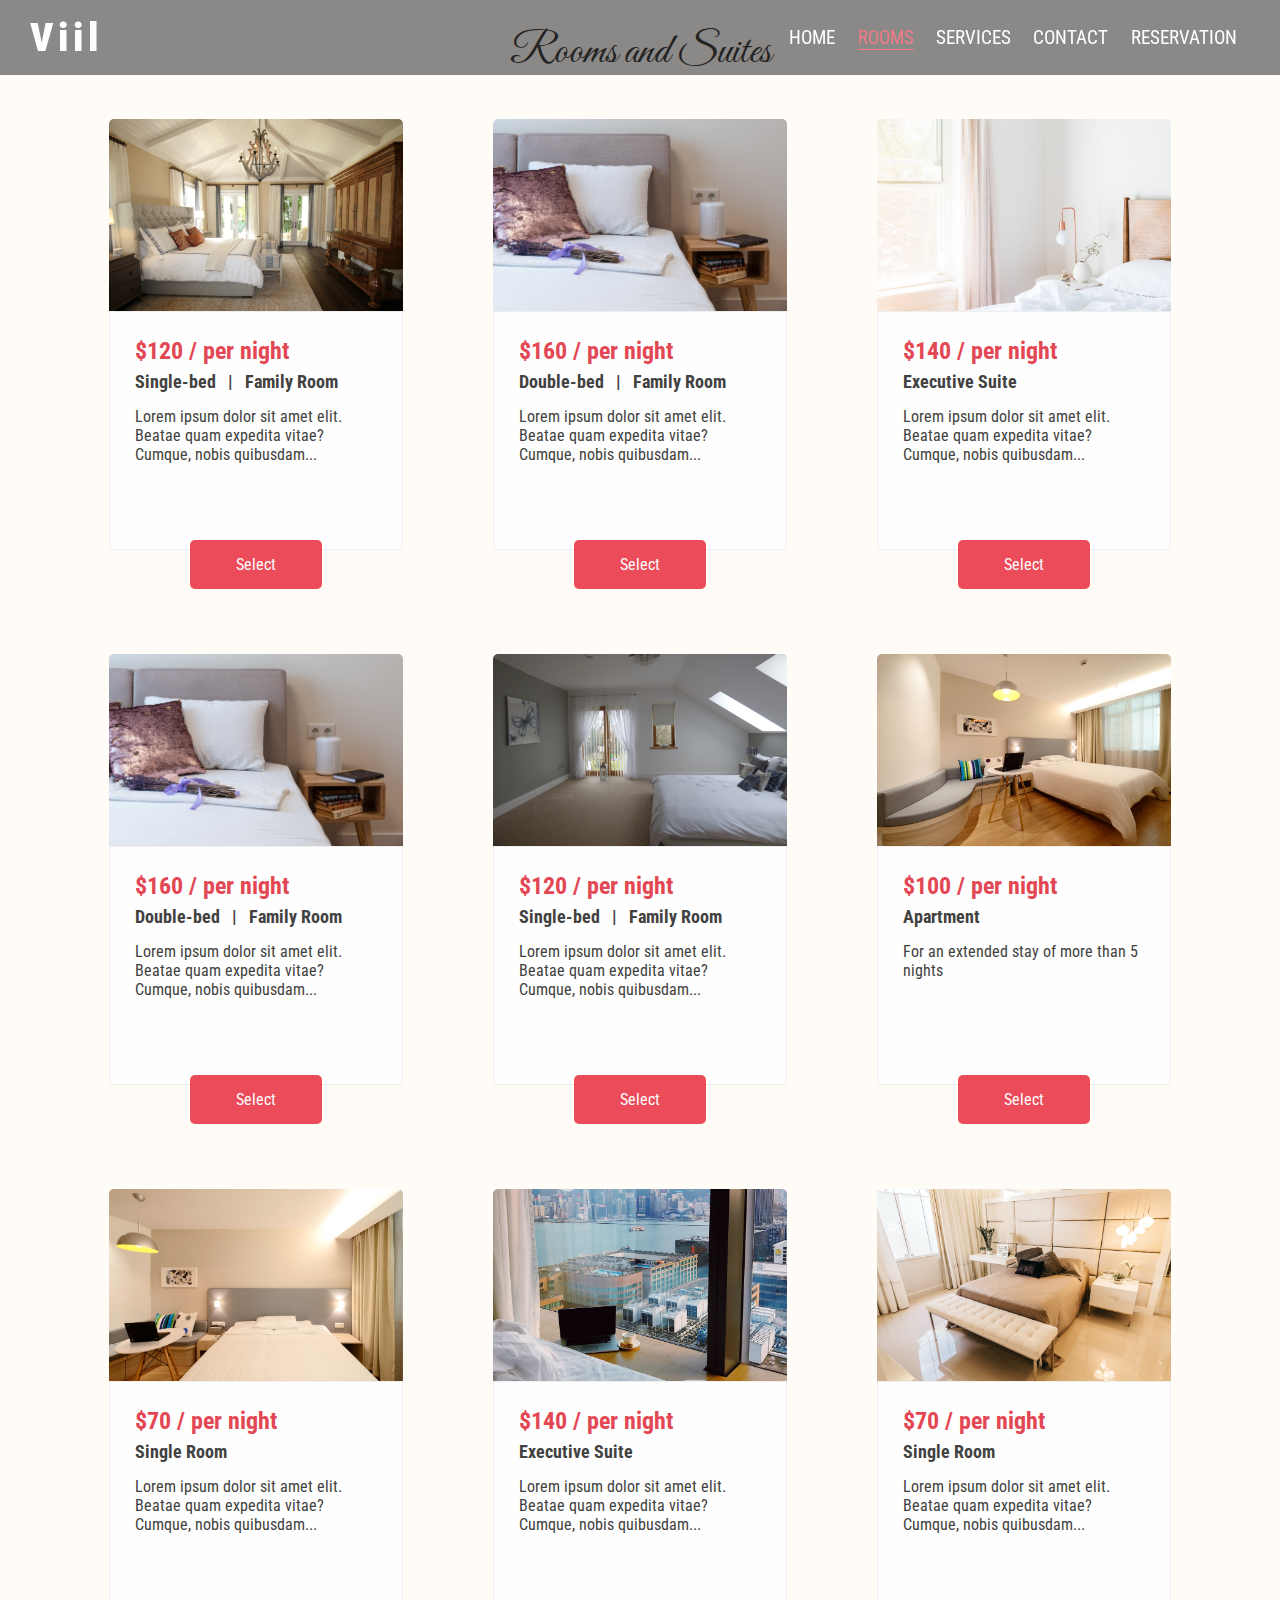
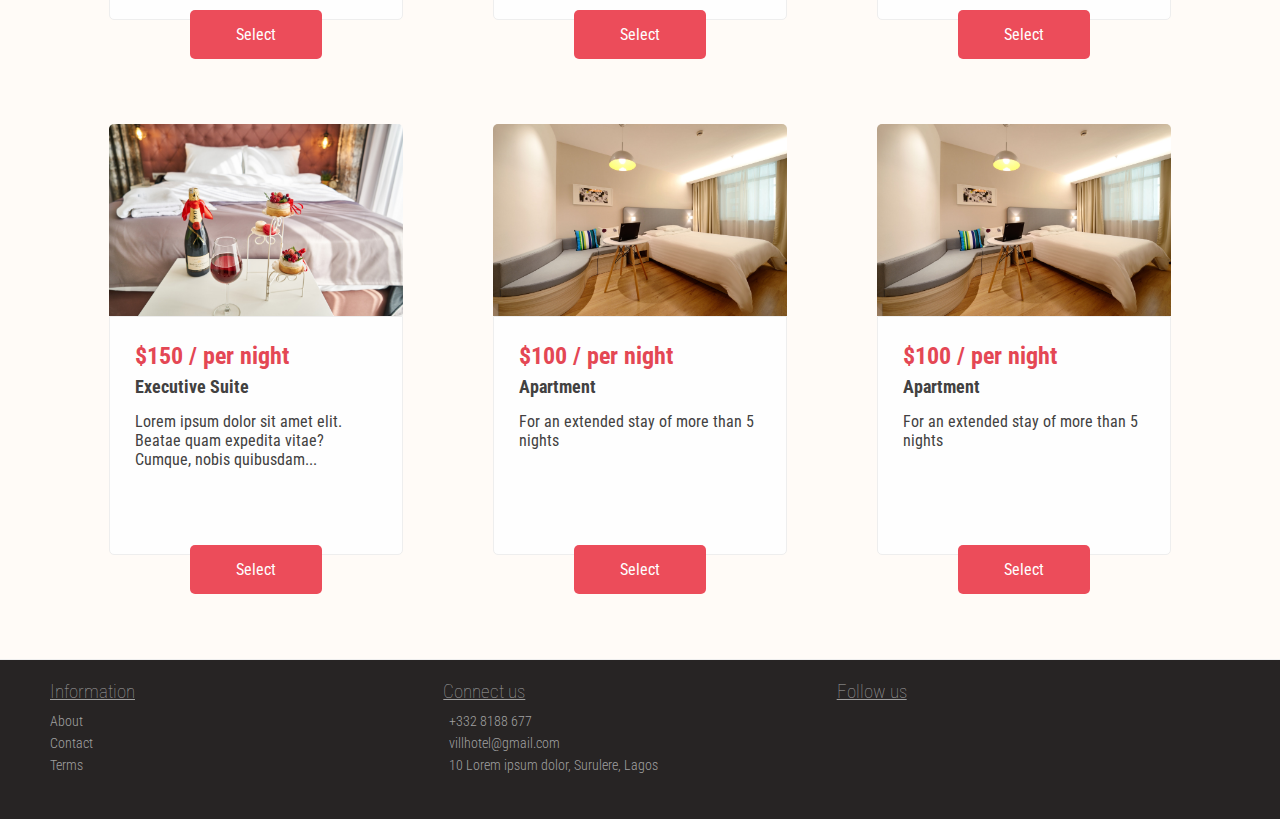
==== commit e6b96e8b: "update" ====
--- a/rooms.html
+++ b/rooms.html
@@ -29,6 +29,7 @@
         <li><a href="./rooms.html" class="current">Rooms</a></li>
         <li><a href="./index.html#services">services</a></li>
         <li><a href="./index.html#contact">Contact</a></li>
+        <li><a href="./index.html#reservation">Reservation</a></li>
       </ul>
     </nav>
   </header>
